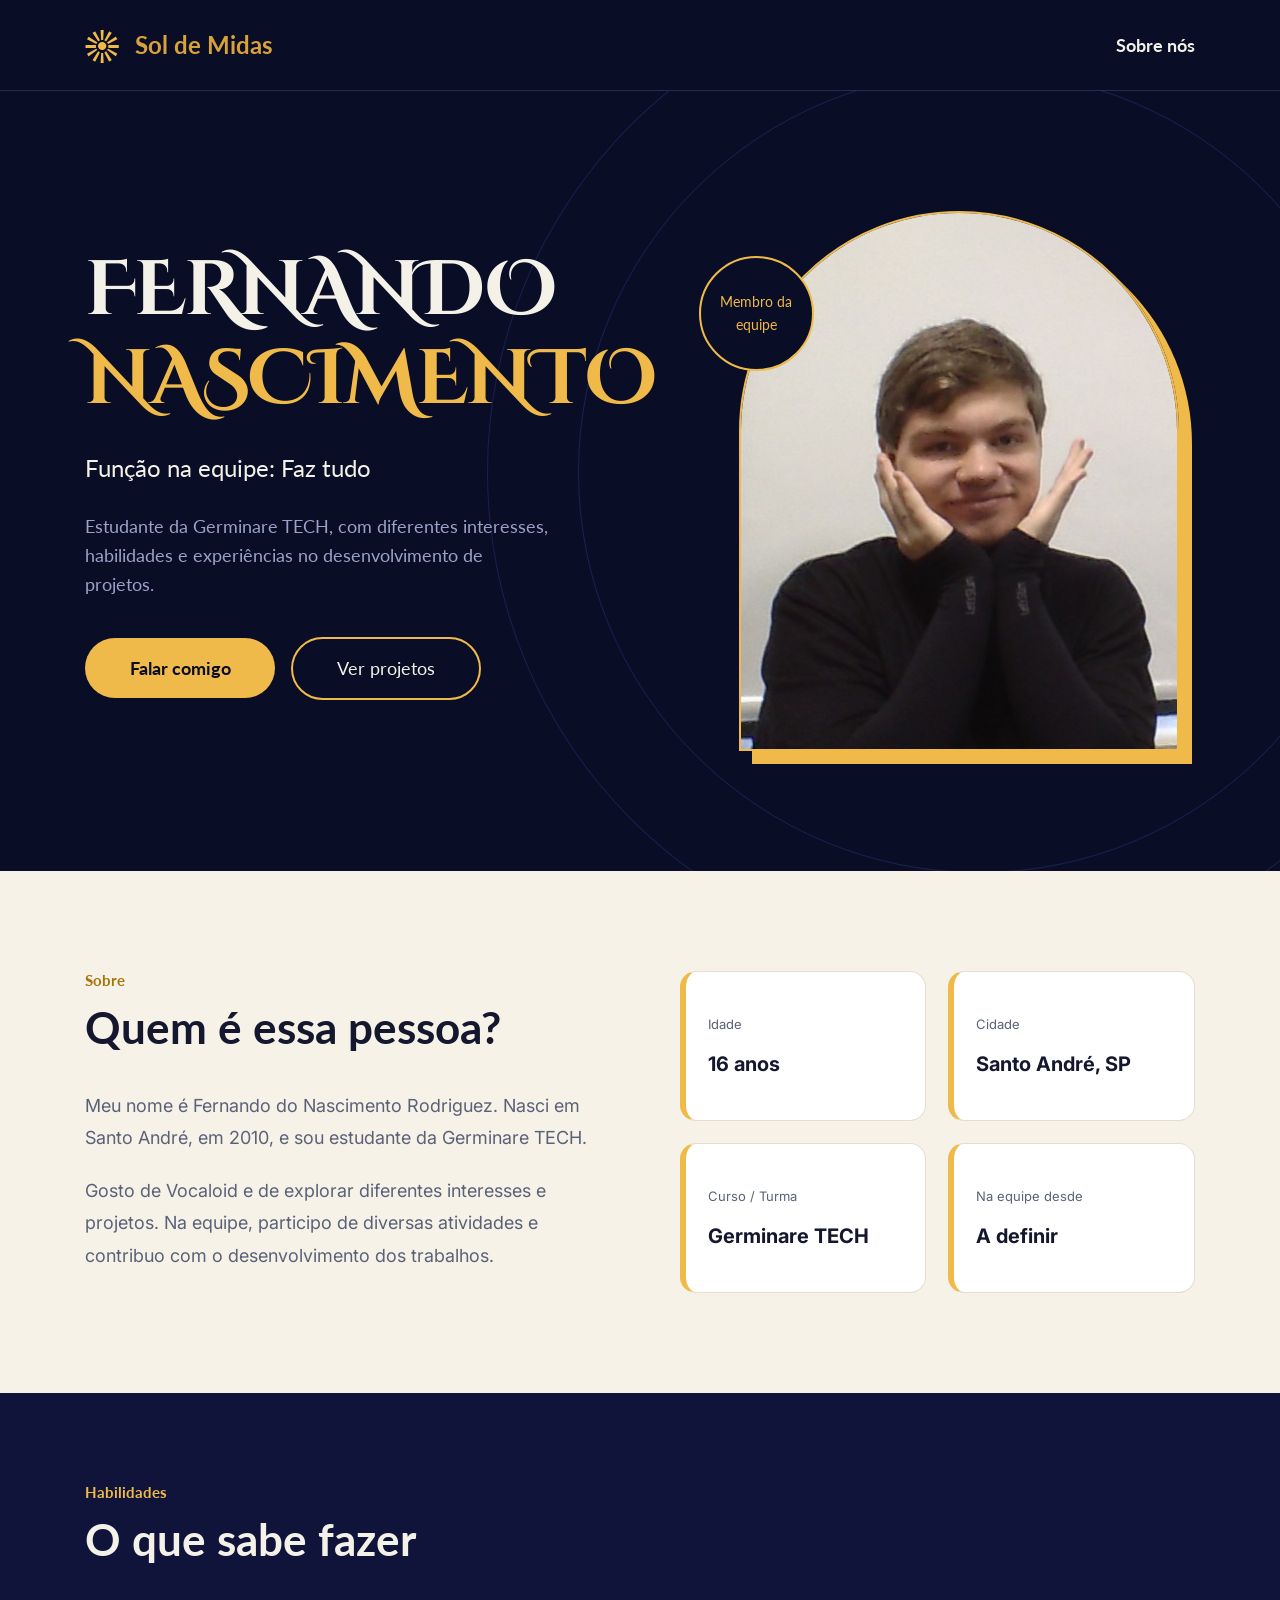
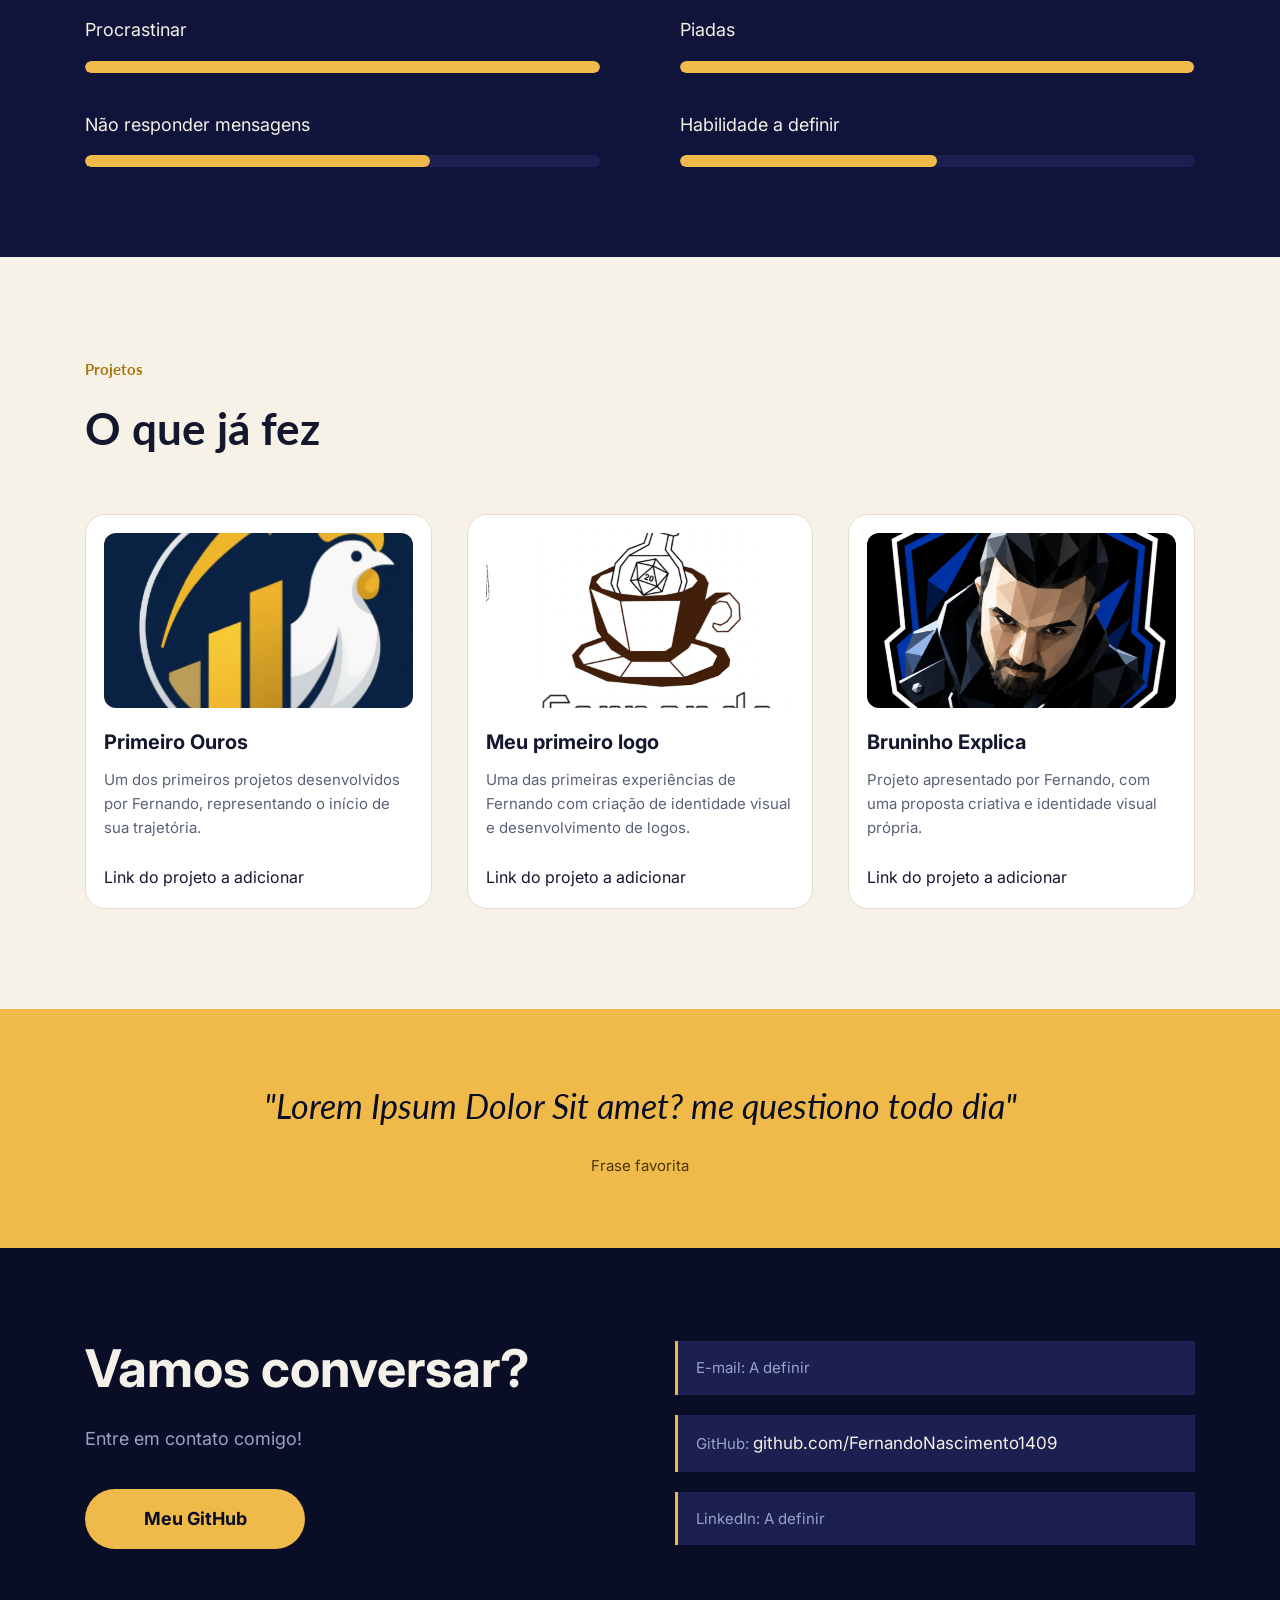
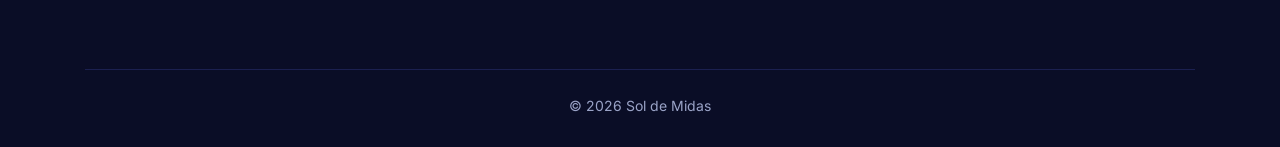
==== fernando/index.html @ b80782b7 "feat: implementa estrutura inicial e paginas do site" ====
<!DOCTYPE html>
<html lang="pt-BR">

<head>
    <meta charset="UTF-8">
    <meta name="viewport" content="width=device-width, initial-scale=1.0">
    <meta name="description" content="Conheça Fernando Nascimento, seus interesses, habilidades e projetos.">
    <title>Fernando Nascimento | Sobre mim</title>
    <link rel="stylesheet" href="../css/style.css">
</head>

<body>

    <header>
        <nav>
            <a href="../index.html">Sol de Midas</a>
            <a href="../index.html">Sobre nós</a>
        </nav>
    </header>

    <main>

        <section id="inicio">
            <div>
                <h1>
                    FERNANDO <span>NASCIMENTO</span>
                </h1>

                <p>Função na equipe: Faz tudo</p>

                <p>
                    Estudante da Germinare TECH,
                    com diferentes interesses, habilidades
                    e experiências no desenvolvimento de projetos.
                </p>

                <a href="#contato">Falar comigo</a>
                <a href="#projetos">Ver projetos</a>
            </div>

            <div>
                <img src="/assets/fernando-foto.jpg"
                     alt="Foto de Fernando Nascimento">
                <p>Membro da equipe</p>
            </div>
        </section>

        <section id="sobre">
            <h2>Quem é essa pessoa?</h2>

            <p>
                Meu nome é Fernando do Nascimento Rodriguez.
                Nasci em Santo André, em 2010, e sou estudante
                da Germinare TECH.
            </p>

            <p>
                Gosto de Vocaloid e de explorar diferentes
                interesses e projetos. Na equipe, participo
                de diversas atividades e contribuo com
                o desenvolvimento dos trabalhos.
            </p>

            <div>
                <article>
                    <h3>Idade</h3>
                    <p>16 anos</p>
                </article>

                <article>
                    <h3>Cidade</h3>
                    <p>Santo André, SP</p>
                </article>

                <article>
                    <h3>Curso / Turma</h3>
                    <p>Germinare TECH</p>
                </article>

                <article>
                    <h3>Na equipe desde</h3>
                    <p>A definir</p>
                </article>
            </div>
        </section>

        <section id="habilidades">
            <h2>O que sabe fazer</h2>

            <div>
                <p>Procrastinar</p>
                <progress value="100" max="100"></progress>

                <p>Piadas</p>
                <progress value="99.9" max="100"></progress>

                <p>Não responder mensagens</p>
                <progress value="67" max="100"></progress>

                <p>Habilidade a definir</p>
                <progress value="50" max="100"></progress>
            </div>
        </section>

        <section id="projetos">
            <h2>O que já fez</h2>

            <div>
                <article>
                    <img src="/assets/primeiro-ouros.png"
                         alt="Projeto Primeiro Ouros">

                    <h3>Primeiro Ouros</h3>

                    <p>
                        Um dos primeiros projetos desenvolvidos
                        por Fernando, representando o início
                        de sua trajetória.
                    </p>

                    <span>Link do projeto a adicionar</span>
                </article>

                <article>
                    <img src="/assets/logo-fernando.png"
                         alt="Primeiro logo de Fernando">

                    <h3>Meu primeiro logo</h3>

                    <p>
                        Uma das primeiras experiências de
                        Fernando com criação de identidade
                        visual e desenvolvimento de logos.
                    </p>

                    <span>Link do projeto a adicionar</span>
                </article>

                <article>
                    <img src="/assets/bruninho-explica.png"
                         alt="Projeto Bruninho Explica">

                    <h3>Bruninho Explica</h3>

                    <p>
                        Projeto apresentado por Fernando,
                        com uma proposta criativa e
                        identidade visual própria.
                    </p>

                    <span>Link do projeto a adicionar</span>
                </article>
            </div>
        </section>

        <section id="frase">
            <blockquote>
                "Lorem Ipsum Dolor Sit amet? me questiono todo dia"
            </blockquote>

            <p>Frase favorita</p>
        </section>

        <section id="contato">
            <h2>Vamos conversar?</h2>

            <p>Entre em contato comigo!</p>

            <a href="https://github.com/FernandoNascimento1409"
               target="_blank"
               rel="noopener noreferrer">
                Meu GitHub
            </a>

            <div class="contato-redes">
                <p>
                    E-mail: A definir
                </p>

                <p>
                    GitHub:
                    <a href="https://github.com/FernandoNascimento1409"
                       target="_blank"
                       rel="noopener noreferrer">
                        github.com/FernandoNascimento1409
                    </a>
                </p>

                <p>
                    LinkedIn: A definir
                </p>
            </div>
        </section>

    </main>

    <footer>
        <p>&copy; 2026 Sol de Midas</p>
    </footer>

</body>
</html>
---- css/style.css ----
@import url('https://fonts.googleapis.com/css2?family=Cinzel+Decorative:wght@400;700&family=Inter:wght@400;500;600;700&family=Lato:wght@400;700&display=swap');

:root {
    --azul: #0A0D26;
    --azul-secundario: #10143A;
    --azul-claro: #1B2050;
    --dourado: #EFBA49;
    --dourado-escuro: #A9740A;
    --bege: #F6F2E7;
    --branco: #F4F1E8;
    --cinza: #9AA3C7;
    --texto-escuro: #14172E;
    --texto-cinza: #5B6178;
    --borda: #E4DECD;
}

* {
    margin: 0;
    padding: 0;
    box-sizing: border-box;
}

html {
    scroll-behavior: smooth;
}

body {
    background: var(--azul);
    color: var(--branco);
    font-family: 'Inter', sans-serif;
    line-height: 1.6;
}

a {
    color: inherit;
    text-decoration: none;
}

img {
    display: block;
    max-width: 100%;
}

a:focus-visible {
    outline: 3px solid var(--dourado);
    outline-offset: 5px;
}

header {
    background: var(--azul);
    border-bottom: 1px solid #252A52;
    position: relative;
    z-index: 10;
}

header nav {
    max-width: 1440px;
    margin: auto;
    min-height: 90px;
    padding: 20px 6.67%;

    display: flex;
    align-items: center;
    justify-content: space-between;
    gap: 20px;
}

header nav a:first-child {
    display: flex;
    align-items: center;
    gap: 16px;

    color: #D8A23A;
    font-family: 'Lato', sans-serif;
    font-size: 24px;
    font-weight: 700;
}

header nav a:first-child::before {
    content: '☀';
    color: var(--dourado);
    font-size: 44px;
    line-height: 1;
}

header nav a:last-child {
    font-family: 'Lato', sans-serif;
    font-size: 18px;
    font-weight: 700;
    transition: color 0.2s;
}

header nav a:hover {
    color: var(--dourado);
}

#inicio {
    position: relative;
    isolation: isolate;
    overflow: hidden;

    max-width: 1440px;
    min-height: 780px;
    margin: auto;
    padding: 95px 6.67%;

    display: grid;
    grid-template-columns: 1.1fr 0.9fr;
    align-items: center;
    gap: 60px;
}

#inicio::before {
    content: '';
    position: absolute;
    z-index: -1;

    width: 800px;
    height: 800px;
    top: -20px;
    right: -100px;

    border: 1px solid #1B2050;
    border-radius: 50%;
    box-shadow: 0 0 0 90px var(--azul),
                0 0 0 91px #1B2050;
}

#inicio h1 {
    font-family: 'Cinzel Decorative', serif;
    font-size: clamp(46px, 6vw, 88px);
    font-weight: 700;
    line-height: 1.15;
    letter-spacing: -2px;
    margin-bottom: 25px;
}

#inicio h1 span {
    display: block;
    color: var(--dourado);
}

#inicio > div:first-child > p:first-of-type {
    color: var(--branco);
    font-family: 'Lato', sans-serif;
    font-size: 24px;
    margin-bottom: 25px;
}

#inicio > div:first-child > p:nth-of-type(2) {
    color: var(--cinza);
    font-family: 'Lato', sans-serif;
    font-size: 18px;
    max-width: 470px;
    margin-bottom: 38px;
}

#inicio > div:first-child > a {
    display: inline-flex;
    justify-content: center;
    align-items: center;

    min-width: 190px;
    min-height: 60px;
    padding: 15px 28px;
    margin-right: 12px;
    margin-bottom: 15px;

    border-radius: 50px;
    font-family: 'Lato', sans-serif;
    font-size: 18px;
    transition: 0.25s;
}

#inicio > div:first-child > a:first-of-type {
    background: var(--dourado);
    color: var(--azul);
    font-weight: 700;
}

#inicio > div:first-child > a:last-of-type {
    border: 2px solid var(--dourado);
    color: var(--branco);
}

#inicio > div:first-child > a:hover {
    transform: translateY(-3px);
}

#inicio > div:first-child > a:last-of-type:hover {
    background: var(--dourado);
    color: var(--azul);
}

#inicio > div:last-child {
    position: relative;
    max-width: 440px;
    width: 100%;
    justify-self: center;
}

#inicio > div:last-child img {
    width: 100%;
    height: 540px;
    object-fit: cover;
    object-position: center;

    border: 2px solid var(--dourado);
    border-radius: 240px 240px 0 0;
    box-shadow: 13px 13px 0 var(--dourado);
}

#inicio > div:last-child p {
    position: absolute;
    top: 45px;
    left: -40px;

    width: 115px;
    height: 115px;

    display: flex;
    justify-content: center;
    align-items: center;

    text-align: center;
    padding: 12px;

    border-radius: 50%;
    border: 2px solid var(--dourado);
    background: var(--azul);
    color: var(--dourado);

    font-family: 'Lato', sans-serif;
    font-size: 14px;
}

#sobre {
    background: var(--bege);
    color: var(--texto-escuro);
    padding: 100px max(6.67%, calc((100% - 1248px) / 2));

    display: grid;
    grid-template-columns: 1fr 1fr;
    column-gap: 80px;
    align-items: start;
}

#sobre h2 {
    grid-column: 1;
    font-family: 'Lato', sans-serif;
    font-size: 44px;
    line-height: 1.2;
    margin-bottom: 30px;
}

#sobre h2::before {
    content: 'Sobre';
    display: block;
    color: var(--dourado-escuro);
    font-size: 15px;
    margin-bottom: 12px;
}

#sobre > p {
    grid-column: 1;
    color: var(--texto-cinza);
    font-size: 18px;
    line-height: 1.8;
    margin-bottom: 15px;
}

#sobre > div {
    grid-column: 2;
    grid-row: 1 / span 3;

    display: grid;
    grid-template-columns: repeat(2, minmax(0, 1fr));
    gap: 22px;
}

#sobre article {
    min-height: 150px;
    padding: 28px 22px;

    display: flex;
    flex-direction: column;
    justify-content: center;

    background: white;
    border: 1px solid var(--borda);
    border-left: 6px solid var(--dourado);
    border-radius: 16px;
}

#sobre article h3 {
    color: var(--texto-cinza);
    font-size: 13px;
    font-weight: 400;
    margin-bottom: 16px;
}

#sobre article p {
    color: var(--texto-escuro);
    font-size: 20px;
    font-weight: 700;
    line-height: 1.4;
}

#habilidades {
    background: var(--azul-secundario);
    padding: 90px max(6.67%, calc((100% - 1248px) / 2));
}

#habilidades h2 {
    font-family: 'Lato', sans-serif;
    font-size: 44px;
    line-height: 1.2;
    margin-bottom: 50px;
}

#habilidades h2::before {
    content: 'Habilidades';
    display: block;
    color: var(--dourado);
    font-size: 15px;
    margin-bottom: 12px;
}

#habilidades > div {
    display: grid;
    grid-template-columns: repeat(2, minmax(0, 1fr));
    grid-template-rows: auto 12px auto 12px;
    gap: 16px 80px;
}

#habilidades p {
    font-size: 18px;
}

#habilidades p:nth-of-type(1) {
    grid-column: 1;
    grid-row: 1;
}

#habilidades p:nth-of-type(2) {
    grid-column: 2;
    grid-row: 1;
}

#habilidades p:nth-of-type(3) {
    grid-column: 1;
    grid-row: 3;
    margin-top: 22px;
}

#habilidades p:nth-of-type(4) {
    grid-column: 2;
    grid-row: 3;
    margin-top: 22px;
}

#habilidades progress {
    appearance: none;
    -webkit-appearance: none;
    width: 100%;
    height: 12px;
    border: 0;
    border-radius: 20px;
    overflow: hidden;
    background: var(--azul-claro);
}

#habilidades progress:nth-of-type(1) {
    grid-column: 1;
    grid-row: 2;
}

#habilidades progress:nth-of-type(2) {
    grid-column: 2;
    grid-row: 2;
}

#habilidades progress:nth-of-type(3) {
    grid-column: 1;
    grid-row: 4;
}

#habilidades progress:nth-of-type(4) {
    grid-column: 2;
    grid-row: 4;
}

#habilidades progress::-webkit-progress-bar {
    background: var(--azul-claro);
}

#habilidades progress::-webkit-progress-value {
    background: var(--dourado);
    border-radius: 20px;
}

#habilidades progress::-moz-progress-bar {
    background: var(--dourado);
}

#projetos {
    background: var(--bege);
    color: var(--texto-escuro);
    padding: 100px max(6.67%, calc((100% - 1248px) / 2));
}

#projetos h2 {
    font-family: 'Lato', sans-serif;
    font-size: 44px;
    margin-bottom: 50px;
}

#projetos h2::before {
    content: 'Projetos';
    display: block;
    color: var(--dourado-escuro);
    font-size: 15px;
    margin-bottom: 12px;
}

#projetos > div {
    display: grid;
    grid-template-columns: repeat(3, minmax(0, 1fr));
    gap: 35px;
}

#projetos article {
    min-width: 0;
    min-height: 355px;
    padding: 18px;

    display: flex;
    flex-direction: column;

    background: white;
    border: 1px solid var(--borda);
    border-radius: 20px;
    transition: 0.25s;
}

#projetos article:hover {
    transform: translateY(-5px);
    box-shadow: 0 12px 30px rgba(10, 13, 38, 0.12);
}

#projetos article img {
    width: 100%;
    height: 175px;
    object-fit: cover;
    border-radius: 12px;
    margin-bottom: 18px;
}

#projetos article:not(:has(img))::before {
    content: '';
    display: block;
    height: 175px;
    flex-shrink: 0;
    border-radius: 12px;
    background: #E9E3D0;
    margin-bottom: 18px;
}

#projetos article h3 {
    font-size: 20px;
    margin-bottom: 10px;
}

#projetos article p {
    color: var(--texto-cinza);
    font-size: 15px;
    line-height: 1.6;
    margin-bottom: 25px;
}

#projetos article a {
    color: var(--dourado-escuro);
    font-size: 15px;
    font-weight: 700;
    margin-top: auto;
}

#projetos article a:hover {
    text-decoration: underline;
}

#frase {
    background: var(--dourado);
    color: var(--azul);
    padding: 70px 20px;
    text-align: center;
}

#frase blockquote {
    max-width: 1000px;
    margin: 0 auto 20px;
    font-family: 'Lato', sans-serif;
    font-size: 34px;
    font-style: italic;
}

#frase p {
    color: #4A3608;
    font-size: 15px;
}

#contato {
    background: var(--azul);
    padding: 90px max(6.67%, calc((100% - 1248px) / 2));

    display: grid;
    grid-template-columns: 1fr 1fr;
    gap: 0 70px;
}

#contato > h2 {
    grid-column: 1;
    grid-row: 1;

    font-size: 52px;
    line-height: 1.2;
    margin-bottom: 25px;
}

#contato > p {
    grid-column: 1;
    grid-row: 2;

    color: var(--cinza);
    font-size: 18px;
    margin-bottom: 35px;
}

#contato > a {
    grid-column: 1;
    grid-row: 3;
    justify-self: start;

    display: inline-flex;
    justify-content: center;
    align-items: center;

    min-width: 220px;
    min-height: 60px;
    padding: 15px 30px;

    background: var(--dourado);
    color: var(--azul);
    border-radius: 50px;

    font-size: 18px;
    font-weight: 700;
    transition: 0.2s;
}

#contato > a:hover {
    background: #FFD16C;
}

.contato-redes {
    grid-column: 2;
    grid-row: 1 / span 3;

    align-self: center;
    display: flex;
    flex-direction: column;
    gap: 20px;
}

#contato .contato-redes p {
    min-width: 0;
    padding: 14px 18px;
    border-left: 3px solid var(--dourado);
    background: var(--azul-claro);

    color: var(--cinza);
    font-size: 15px;
    line-height: 1.7;
    overflow-wrap: anywhere;
}

#contato .contato-redes a {
    color: var(--branco);
    font-size: 17px;
}

#contato .contato-redes a:hover {
    color: var(--dourado);
}

footer {
    background: var(--azul);
    padding: 30px 6.67%;
    text-align: center;
}

footer p {
    max-width: 1248px;
    margin: auto;
    padding-top: 25px;
    border-top: 1px solid var(--azul-claro);
    color: var(--cinza);
    font-size: 14px;
}

.home-hero {
    min-height: 650px;
    max-width: 1440px;
    margin: auto;
    padding: 100px 6.67%;

    display: grid;
    grid-template-columns: 1.1fr 0.9fr;
    align-items: center;
    gap: 60px;

    position: relative;
    overflow: hidden;
}

.home-hero-conteudo {
    position: relative;
    z-index: 2;
}

.home-etiqueta {
    display: inline-block;
    padding: 9px 20px;
    margin-bottom: 35px;

    border: 1px solid var(--dourado);
    border-radius: 30px;

    color: var(--dourado);
    font-family: 'Lato', sans-serif;
    font-size: 13px;
    font-weight: 700;
    letter-spacing: 3px;
}

.home-hero h1 {
    max-width: 750px;
    margin-bottom: 30px;

    font-family: 'Cinzel Decorative', serif;
    font-size: clamp(40px, 4.7vw, 69px);
    font-weight: 700;
    line-height: 1.22;
    letter-spacing: -1px;
}

.home-hero h1 span {
    display: block;
    color: var(--dourado);
}

.home-hero-conteudo > p {
    max-width: 530px;
    margin-bottom: 38px;

    color: var(--cinza);
    font-family: 'Lato', sans-serif;
    font-size: 19px;
    line-height: 1.8;
}

.home-botao {
    display: inline-flex;
    align-items: center;
    justify-content: center;
    gap: 20px;

    min-height: 62px;
    padding: 18px 32px;

    border-radius: 50px;
    background: var(--dourado);
    color: var(--azul);

    font-family: 'Lato', sans-serif;
    font-size: 18px;
    font-weight: 700;

    transition: transform 0.2s, background 0.2s;
}

.home-botao:hover {
    transform: translateY(-4px);
    background: #FFD16C;
}

.home-hero-decoracao {
    width: min(100%, 450px);
    aspect-ratio: 1;
    position: relative;
    justify-self: center;
    display: grid;
    place-items: center;
}

.home-circulo {
    position: absolute;
    border: 1px solid #303865;
    border-radius: 50%;
}

.home-circulo-1 {
    width: 100%;
    height: 100%;
}

.home-circulo-2 {
    width: 78%;
    height: 78%;
}

.home-circulo-3 {
    width: 56%;
    height: 56%;
    border-color: #6E5827;
}

.home-centro {
    width: 44%;
    aspect-ratio: 1;

    display: flex;
    justify-content: center;
    align-items: center;
    gap: 8px;

    border-radius: 50%;
    border: 2px solid var(--dourado);
    background: var(--azul-secundario);

    font-family: 'Cinzel Decorative', serif;
    font-size: clamp(25px, 3vw, 45px);
    font-weight: 700;
    box-shadow: 0 0 70px rgba(239, 186, 73, 0.07);
}

.home-centro span:nth-child(2) {
    color: var(--dourado);
    font-size: 0.7em;
}

.home-perfis {
    background: var(--bege);
    color: var(--texto-escuro);
    padding: 100px 0 120px;
}

.home-container {
    width: min(88%, 1248px);
    margin: 0 auto;
}

.home-titulo-secao {
    text-align: center;
    margin-bottom: 60px;
}

.home-subtitulo {
    display: block;
    margin-bottom: 12px;

    color: var(--dourado-escuro);
    font-family: 'Lato', sans-serif;
    font-size: 15px;
    font-weight: 700;
    letter-spacing: 2px;
}

.home-titulo-secao h2 {
    color: var(--texto-escuro);
    font-family: 'Lato', sans-serif;
    font-size: 48px;
    line-height: 1.2;
    margin-bottom: 18px;
}

.home-titulo-secao > p {
    max-width: 600px;
    margin: auto;
    color: var(--texto-cinza);
    font-size: 18px;
    line-height: 1.7;
}

.home-grid-perfis {
    display: grid;
    grid-template-columns: repeat(2, minmax(0, 1fr));
    gap: 38px;
}

.home-card {
    min-width: 0;
    display: flex;
    flex-direction: column;
    overflow: hidden;

    background: white;
    border: 1px solid var(--borda);
    border-radius: 22px;

    box-shadow: 0 8px 30px rgba(10, 13, 38, 0.05);
    transition: transform 0.25s, box-shadow 0.25s,
                border-color 0.25s;
}

.home-card:hover {
    transform: translateY(-9px);
    border-color: var(--dourado);
    box-shadow: 0 20px 45px rgba(10, 13, 38, 0.14);
}

.home-card-imagem {
    position: relative;
    height: 340px;
    overflow: hidden;
    background: var(--azul-secundario);
}

.home-card-imagem::after {
    content: '';
    position: absolute;
    inset: 0;
    pointer-events: none;
    background: linear-gradient(
        to top,
        rgba(10, 13, 38, 0.55),
        transparent 55%
    );
}

.home-card-imagem img {
    width: 100%;
    height: 100%;
    object-fit: cover;
    object-position: center 30%;
    transition: transform 0.4s;
}

.home-card:hover .home-card-imagem img {
    transform: scale(1.05);
}

.home-card-numero {
    position: absolute;
    top: 25px;
    left: 25px;
    z-index: 2;

    display: flex;
    align-items: center;
    justify-content: center;

    width: 56px;
    height: 56px;

    border: 1px solid var(--dourado);
    border-radius: 50%;
    background: var(--azul);

    color: var(--dourado);
    font-family: 'Cinzel Decorative', serif;
    font-size: 17px;
    font-weight: 700;
}

.home-card-imagem-vazia {
    display: flex;
    align-items: center;
    justify-content: center;

    background:
        radial-gradient(circle at center,
        #252D63 0%, #10143A 65%, #0A0D26 100%);
}

.home-card-imagem-vazia::before {
    content: '';
    position: absolute;
    width: 240px;
    height: 240px;
    border: 1px solid #5A4A29;
    border-radius: 50%;
}

.home-card-inicial {
    position: relative;
    z-index: 1;

    color: var(--dourado);
    font-family: 'Cinzel Decorative', serif;
    font-size: 155px;
    font-weight: 700;
    line-height: 1;
}

.home-card-conteudo {
    display: flex;
    flex-direction: column;
    flex: 1;
    padding: 35px;
}

.home-card-categoria {
    color: var(--dourado-escuro);
    font-family: 'Lato', sans-serif;
    font-size: 13px;
    font-weight: 700;
    letter-spacing: 2px;
    margin-bottom: 15px;
}

.home-card h3 {
    font-family: 'Cinzel Decorative', serif;
    font-size: clamp(29px, 3vw, 43px);
    line-height: 1.2;
    color: var(--texto-escuro);
    margin-bottom: 15px;
}

.home-card h3 span {
    color: var(--dourado-escuro);
}

.home-card-funcao {
    color: var(--texto-escuro);
    font-family: 'Lato', sans-serif;
    font-size: 18px;
    font-weight: 700;
    margin-bottom: 16px;
}

.home-card-descricao {
    color: var(--texto-cinza);
    font-size: 16px;
    line-height: 1.8;
    margin-bottom: 35px;
}

.home-card-link {
    display: flex;
    align-items: center;
    justify-content: space-between;
    gap: 15px;

    margin-top: auto;
    padding-top: 20px;

    border-top: 1px solid var(--borda);
    color: var(--dourado-escuro);

    font-family: 'Lato', sans-serif;
    font-size: 17px;
    font-weight: 700;
}

.home-card-link span {
    display: flex;
    align-items: center;
    justify-content: center;

    width: 42px;
    height: 42px;

    border-radius: 50%;
    background: var(--dourado);
    color: var(--azul);
    font-size: 22px;

    transition: transform 0.25s;
}

.home-card:hover .home-card-link span {
    transform: translateX(5px);
}

.home-faixa {
    padding: 60px 20px;
    background: var(--dourado);
    color: var(--azul);
    text-align: center;
}

.home-faixa p {
    font-family: 'Lato', sans-serif;
    font-size: clamp(22px, 3vw, 34px);
    font-style: italic;
}

.home-faixa strong {
    font-weight: 700;
}

.home-rodape {
    background: var(--azul);
    padding: 35px 0;
}

.home-rodape .home-container {
    display: flex;
    align-items: center;
    justify-content: space-between;
    gap: 20px;
}

.home-rodape p {
    padding: 0;
    border: none;
    margin: 0;

    color: var(--cinza);
    font-size: 14px;
}

.home-rodape a {
    color: var(--dourado);
    font-size: 14px;
    font-weight: 700;
}

.home-rodape a:hover {
    text-decoration: underline;
}

@media (max-width: 1024px) {

    #inicio {
        gap: 35px;
        min-height: 650px;
    }

    #inicio > div:last-child img {
        height: 430px;
    }

    #sobre {
        column-gap: 35px;
    }

    #sobre > div {
        gap: 15px;
    }

    #sobre article {
        padding: 20px;
    }

    #projetos > div {
        gap: 20px;
    }

    .home-hero {
        gap: 30px;
    }

    .home-hero h1 {
        font-size: clamp(36px, 5vw, 58px);
    }

    .home-grid-perfis {
        gap: 24px;
    }

    .home-card-conteudo {
        padding: 28px;
    }
}

@media (max-width: 768px) {

    header nav {
        min-height: 75px;
        padding: 15px 6%;
    }

    header nav a:first-child {
        font-size: 19px;
        gap: 10px;
    }

    header nav a:first-child::before {
        font-size: 33px;
    }

    header nav a:last-child {
        font-size: 15px;
    }

    #inicio {
        min-height: auto;
        padding: 75px 7% 90px;
        grid-template-columns: 1fr;
        gap: 60px;
    }

    #inicio h1 {
        font-size: clamp(38px, 9vw, 60px);
        letter-spacing: -1px;
    }

    #inicio > div:first-child > p:first-of-type {
        font-size: 19px;
    }

    #inicio > div:first-child > p:nth-of-type(2) {
        font-size: 16px;
    }

    #inicio > div:first-child > a {
        min-width: 145px;
        min-height: 52px;
        font-size: 15px;
        margin-right: 6px;
    }

    #inicio > div:last-child {
        max-width: 320px;
    }

    #inicio > div:last-child img {
        height: 400px;
    }

    #inicio > div:last-child p {
        width: 95px;
        height: 95px;
        left: -20px;
        top: 30px;
        font-size: 12px;
    }

    #inicio::before {
        width: 550px;
        height: 550px;
        right: -230px;
        top: 360px;
    }

    #sobre {
        padding: 75px 7%;
        display: block;
    }

    #sobre h2,
    #habilidades h2,
    #projetos h2 {
        font-size: 34px;
    }

    #sobre > p {
        font-size: 16px;
    }

    #sobre > div {
        margin-top: 35px;
    }

    #sobre article {
        min-height: 125px;
    }

    #sobre article p {
        font-size: 16px;
    }

    #habilidades {
        padding: 75px 7%;
    }

    #habilidades h2 {
        margin-bottom: 35px;
    }

    #habilidades > div {
        display: block;
    }

    #habilidades p,
    #habilidades p:nth-of-type(3),
    #habilidades p:nth-of-type(4) {
        margin-top: 25px;
        margin-bottom: 10px;
        font-size: 16px;
    }

    #habilidades progress {
        display: block;
        width: 100%;
        height: 10px;
    }

    #projetos {
        padding: 75px 7%;
    }

    #projetos > div {
        grid-template-columns: 1fr;
        gap: 25px;
    }

    #projetos article {
        min-height: 330px;
    }

    #frase {
        padding: 60px 7%;
    }

    #frase blockquote {
        font-size: 25px;
    }

    #contato {
        padding: 75px 7%;
        display: block;
    }

    #contato > h2 {
        font-size: 38px;
    }

    #contato > p {
        font-size: 16px;
    }

    .contato-redes {
        margin-top: 45px;
    }

    .home-hero {
        min-height: auto;
        padding: 85px 7% 95px;

        grid-template-columns: 1fr;
        gap: 55px;
        text-align: center;
    }

    .home-hero h1 {
        font-size: clamp(35px, 7vw, 58px);
    }

    .home-hero-conteudo > p {
        margin-left: auto;
        margin-right: auto;
        font-size: 16px;
    }

    .home-hero-decoracao {
        width: min(70%, 320px);
    }

    .home-centro {
        font-size: 27px;
    }

    .home-perfis {
        padding: 75px 0 90px;
    }

    .home-titulo-secao {
        margin-bottom: 45px;
    }

    .home-titulo-secao h2 {
        font-size: 36px;
    }

    .home-titulo-secao > p {
        font-size: 16px;
    }

    .home-grid-perfis {
        grid-template-columns: 1fr;
        gap: 30px;
        max-width: 530px;
        margin: auto;
    }

    .home-card-imagem {
        height: 300px;
    }

    .home-card h3 {
        font-size: 35px;
    }

    .home-card-conteudo {
        padding: 30px;
    }

    .home-faixa {
        padding: 55px 7%;
    }

    .home-rodape .home-container {
        flex-direction: column;
        text-align: center;
    }
}

@media (max-width: 400px) {

    #inicio h1 {
        font-size: 35px;
    }

    #inicio > div:first-child > a {
        width: 100%;
        margin-right: 0;
    }

    #sobre > div {
        grid-template-columns: 1fr;
    }

    #inicio > div:last-child {
        max-width: 260px;
    }

    #inicio > div:last-child img {
        height: 340px;
    }

    .home-hero h1 {
        font-size: 32px;
    }

    .home-card-conteudo {
        padding: 24px;
    }

    .home-card h3 {
        font-size: 29px;
    }

    .home-card-imagem {
        height: 250px;
    }
}

@media (prefers-reduced-motion: reduce) {

    html {
        scroll-behavior: auto;
    }

    *, *::before, *::after {
        transition: none !important;
    }
}
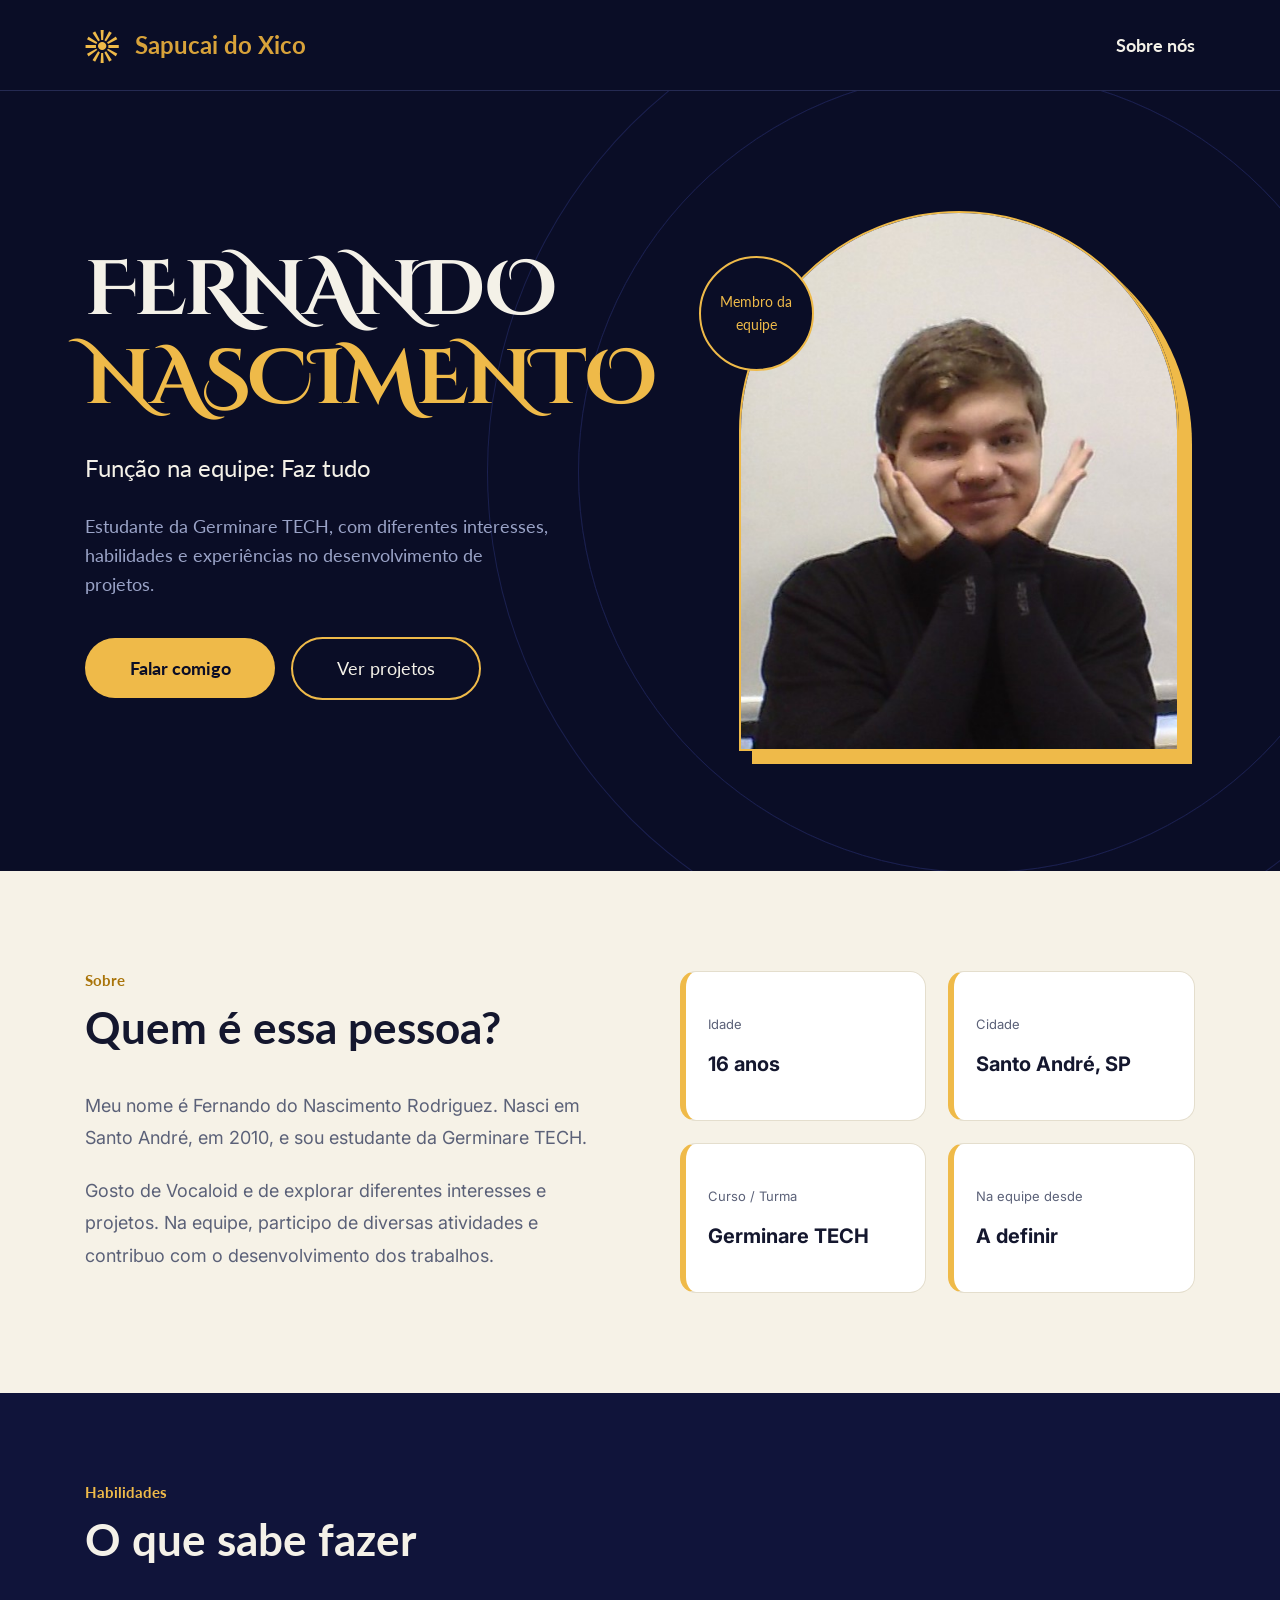
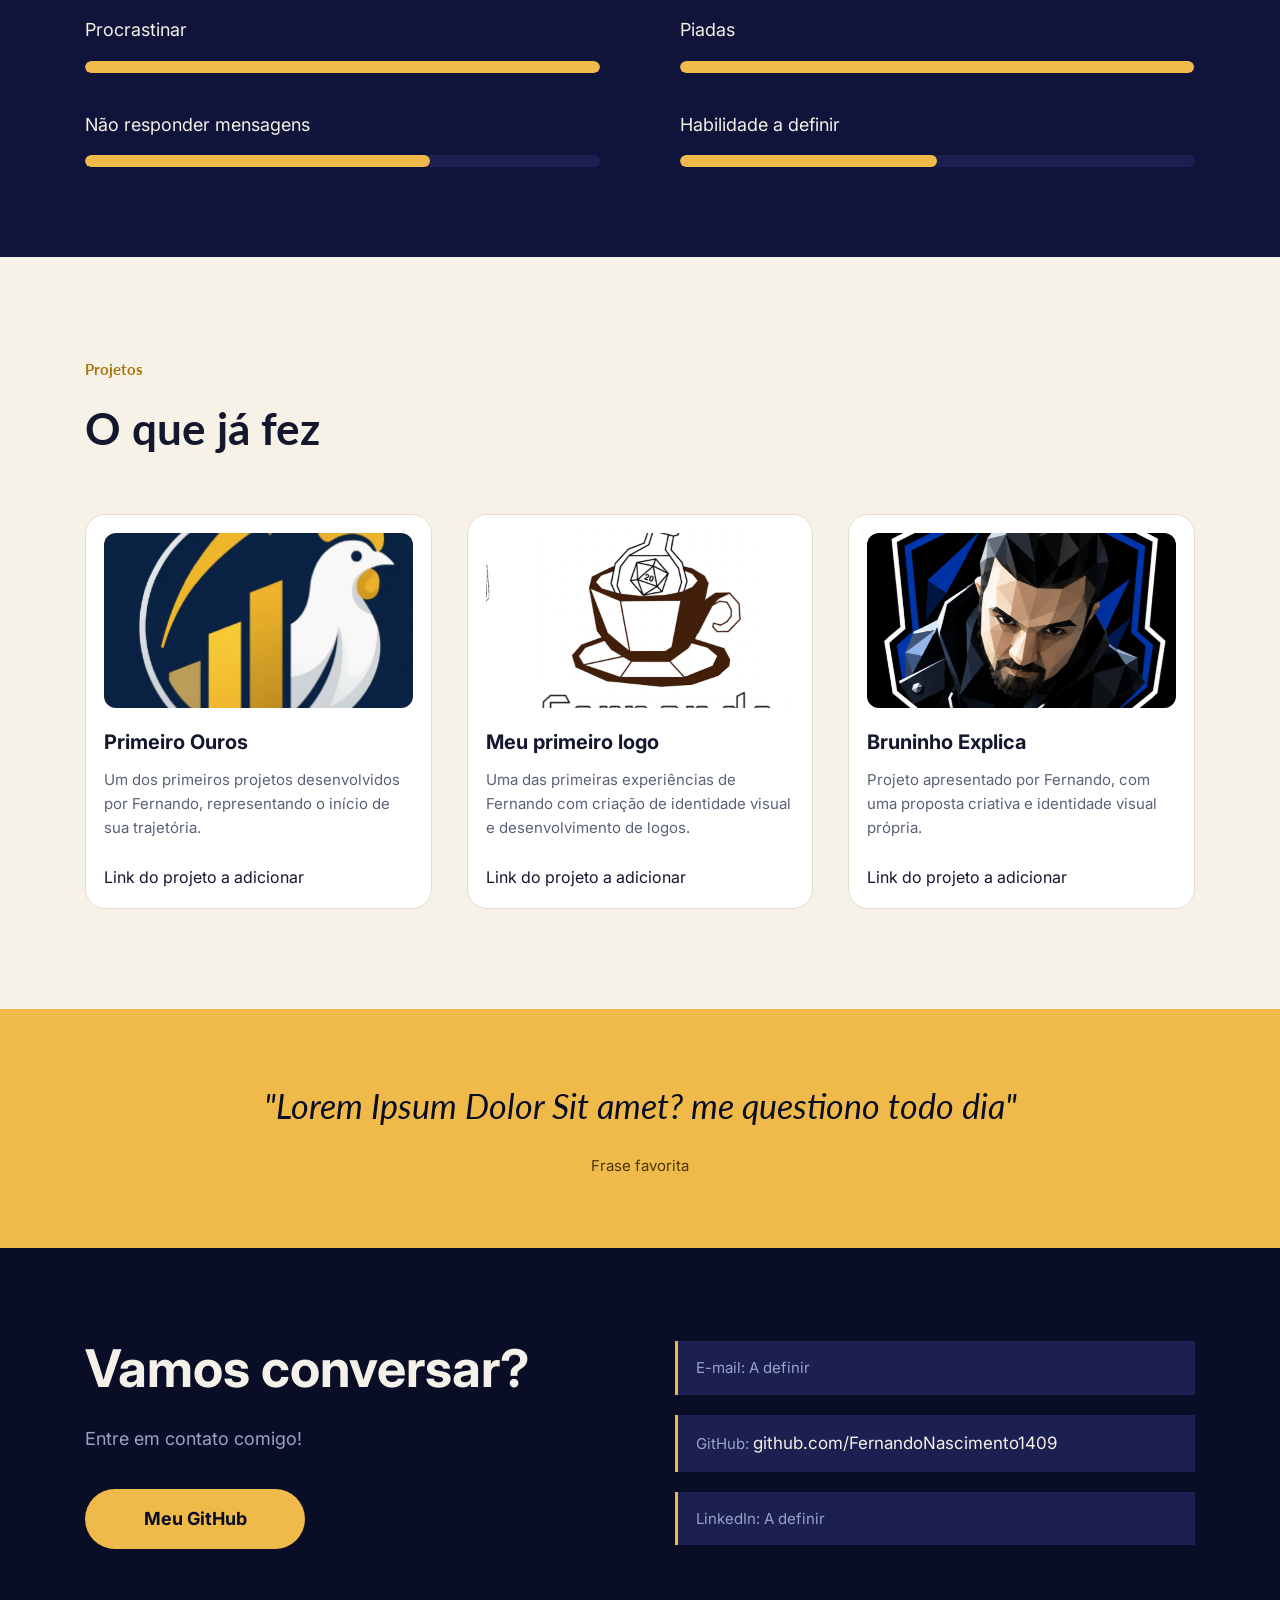
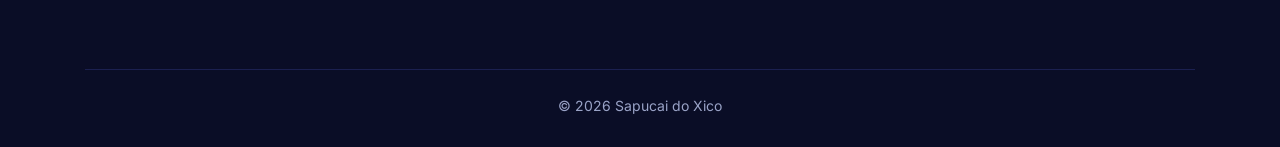
==== commit d8b86bd2: "fix: corrigindo caminhos e pequenos detalhes" ====
--- a/fernando/index.html
+++ b/fernando/index.html
@@ -6,7 +6,7 @@
     <meta charset="UTF-8">
     <meta name="viewport" content="width=device-width, initial-scale=1.0">
     <meta name="description" content="Conheça Fernando Nascimento, seus interesses, habilidades e projetos.">
-    <title>Fernando Nascimento | Sobre mim</title>
+    <title>Fernando Nascimento | Sapucai do Xico</title>
     <link rel="stylesheet" href="../css/style.css">
 </head>
 
@@ -14,7 +14,7 @@
 
     <header>
         <nav>
-            <a href="../index.html">Sol de Midas</a>
+            <a href="../index.html">Sapucai do Xico</a>
             <a href="../index.html">Sobre nós</a>
         </nav>
     </header>
@@ -40,7 +40,7 @@
             </div>
 
             <div>
-                <img src="/assets/fernando-foto.jpg"
+                <img src="../assets/fernando-foto.jpg"
                      alt="Foto de Fernando Nascimento">
                 <p>Membro da equipe</p>
             </div>
@@ -108,7 +108,7 @@
 
             <div>
                 <article>
-                    <img src="/assets/primeiro-ouros.png"
+                    <img src="../assets/primeiro-ouros.png"
                          alt="Projeto Primeiro Ouros">
 
                     <h3>Primeiro Ouros</h3>
@@ -123,7 +123,7 @@
                 </article>
 
                 <article>
-                    <img src="/assets/logo-fernando.png"
+                    <img src="../assets/logo-fernando.png"
                          alt="Primeiro logo de Fernando">
 
                     <h3>Meu primeiro logo</h3>
@@ -138,7 +138,7 @@
                 </article>
 
                 <article>
-                    <img src="/assets/bruninho-explica.png"
+                    <img src="../assets/bruninho-explica.png"
                          alt="Projeto Bruninho Explica">
 
                     <h3>Bruninho Explica</h3>
@@ -196,7 +196,7 @@
     </main>
 
     <footer>
-        <p>&copy; 2026 Sol de Midas</p>
+        <p>&copy; 2026 Sapucai do Xico</p>
     </footer>
 
 </body>
